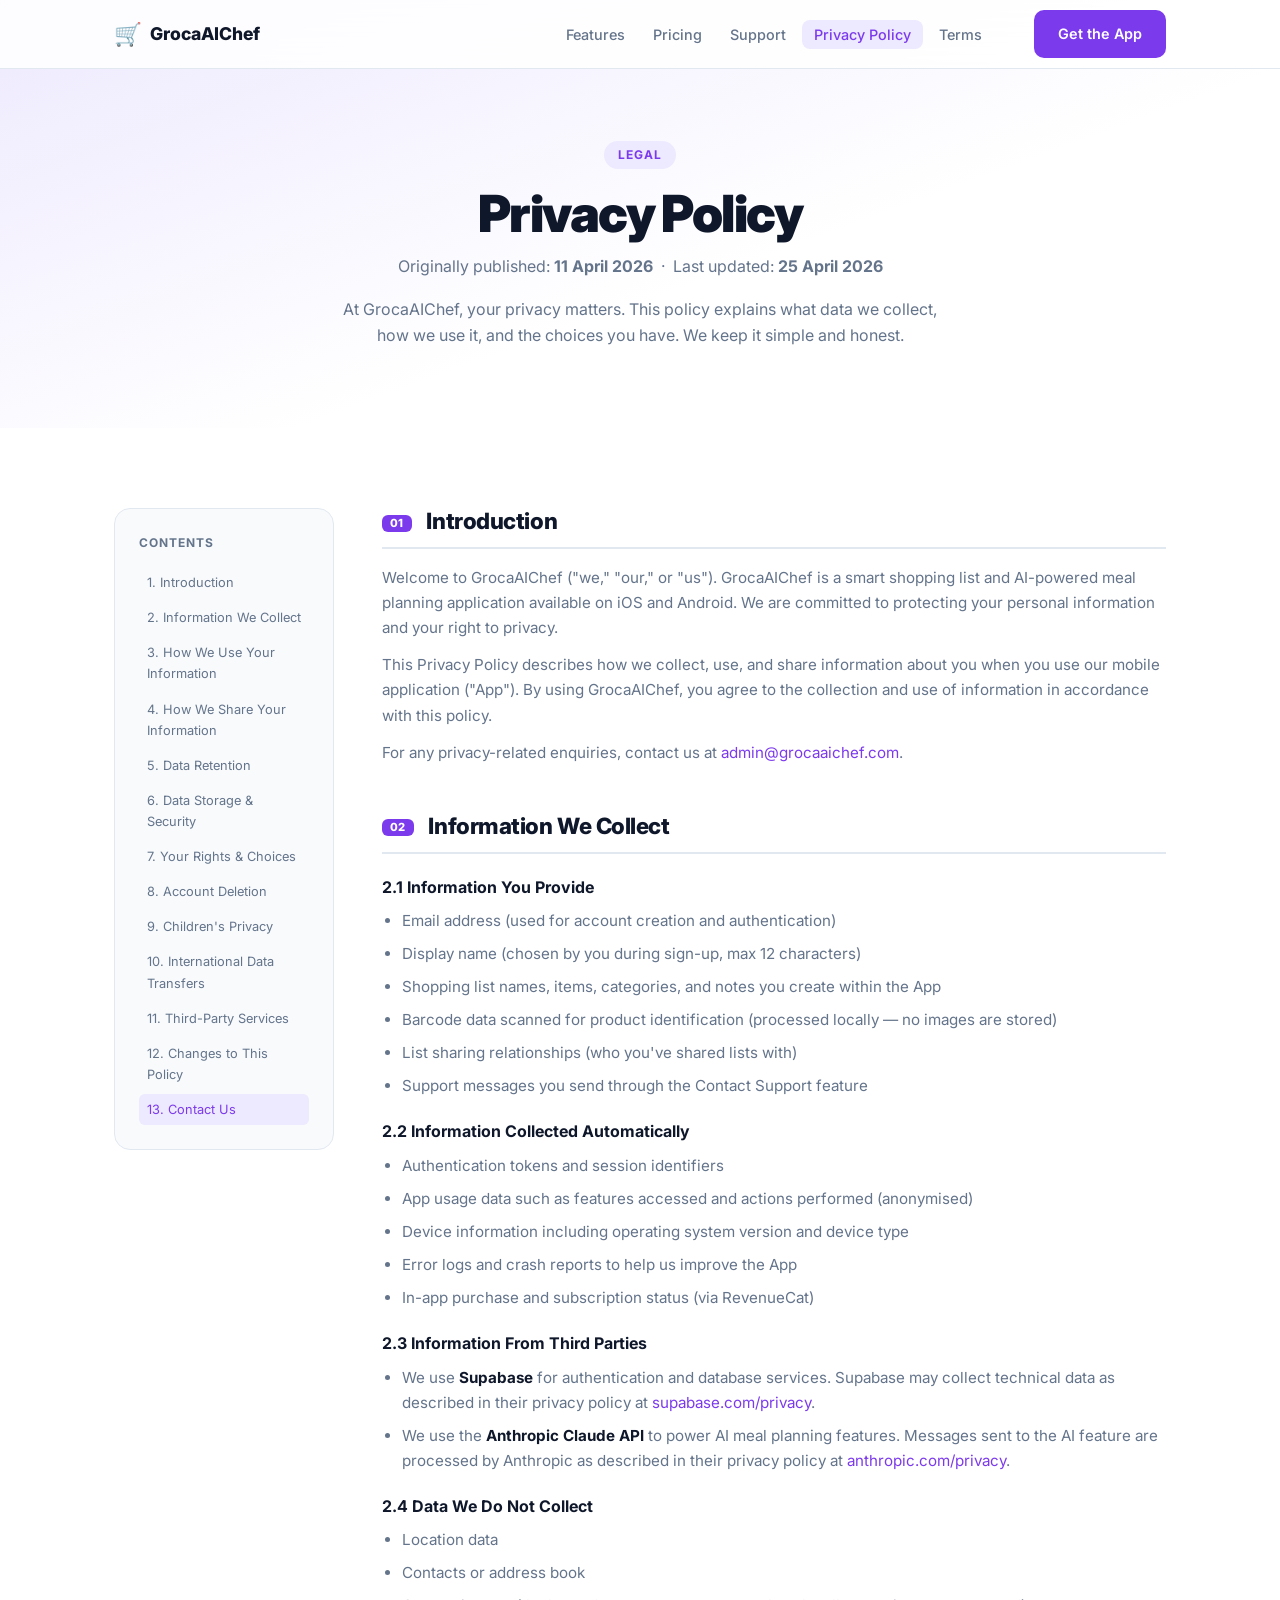
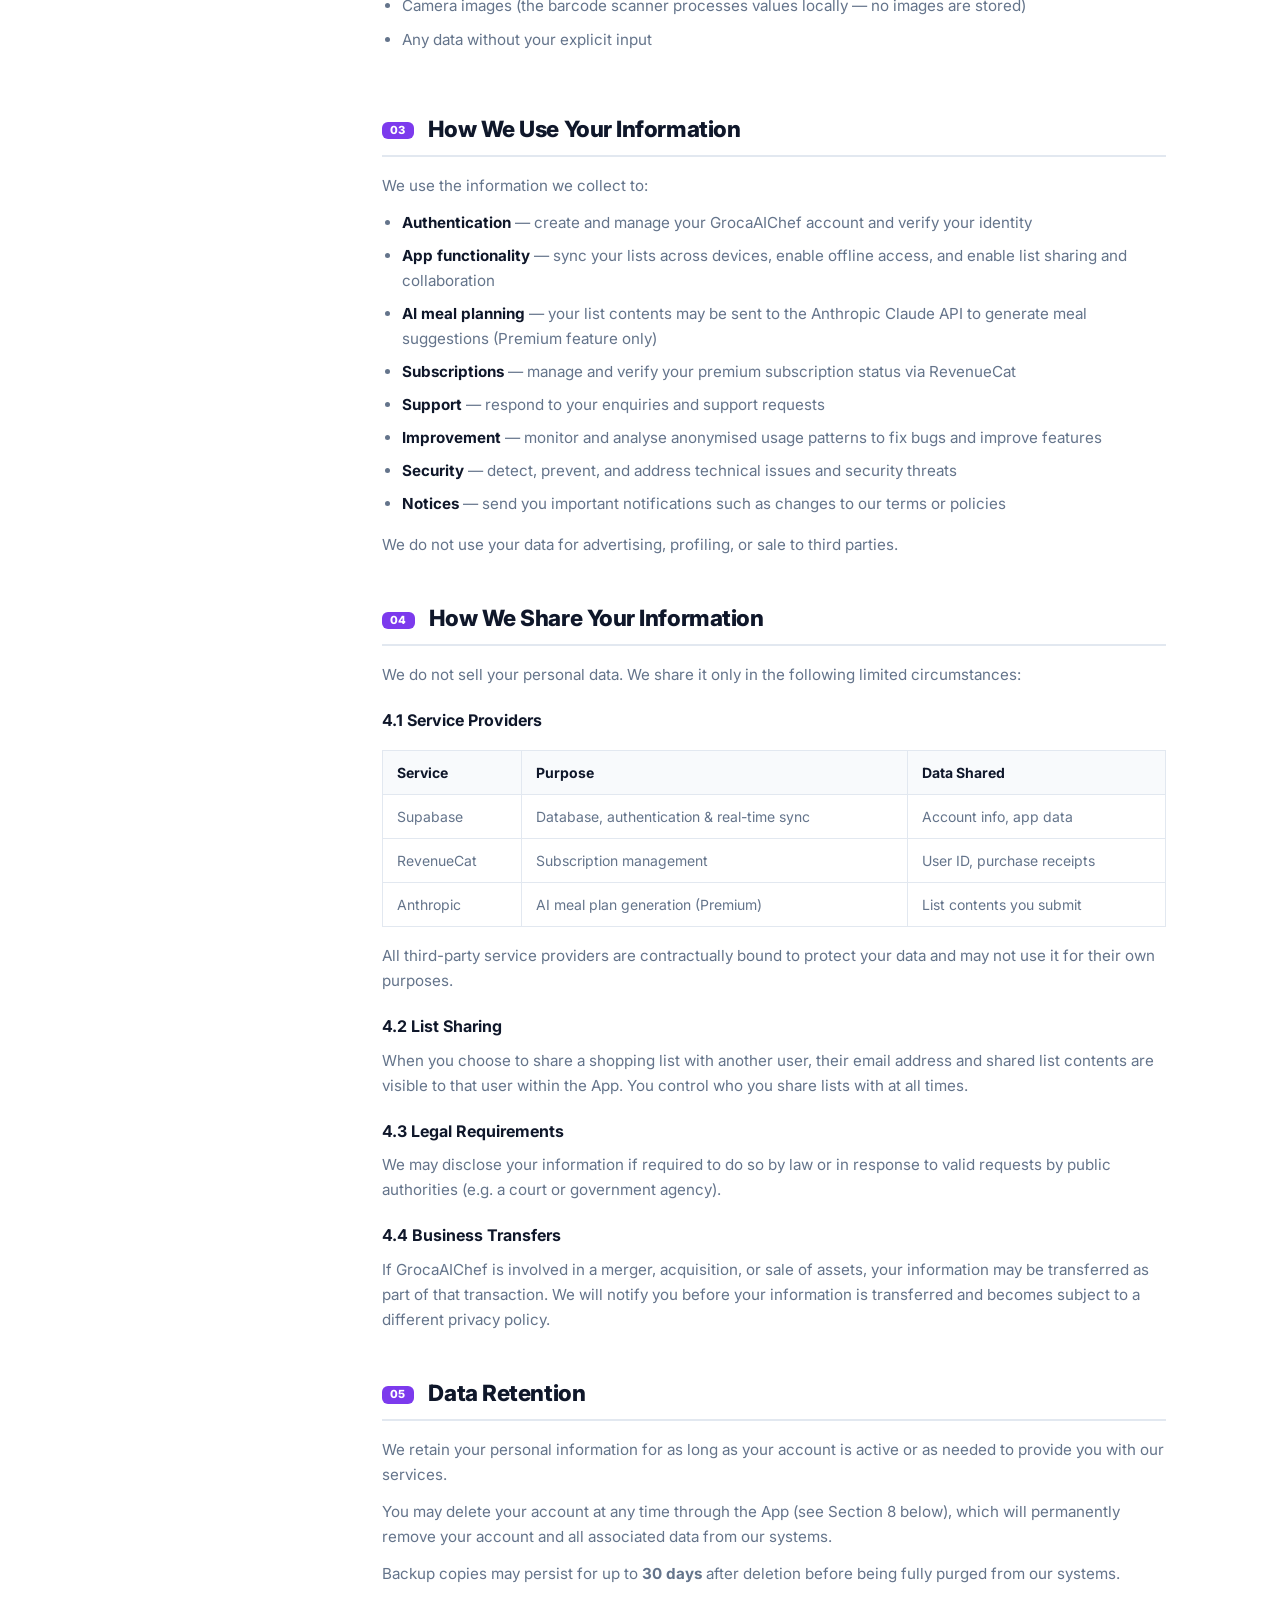
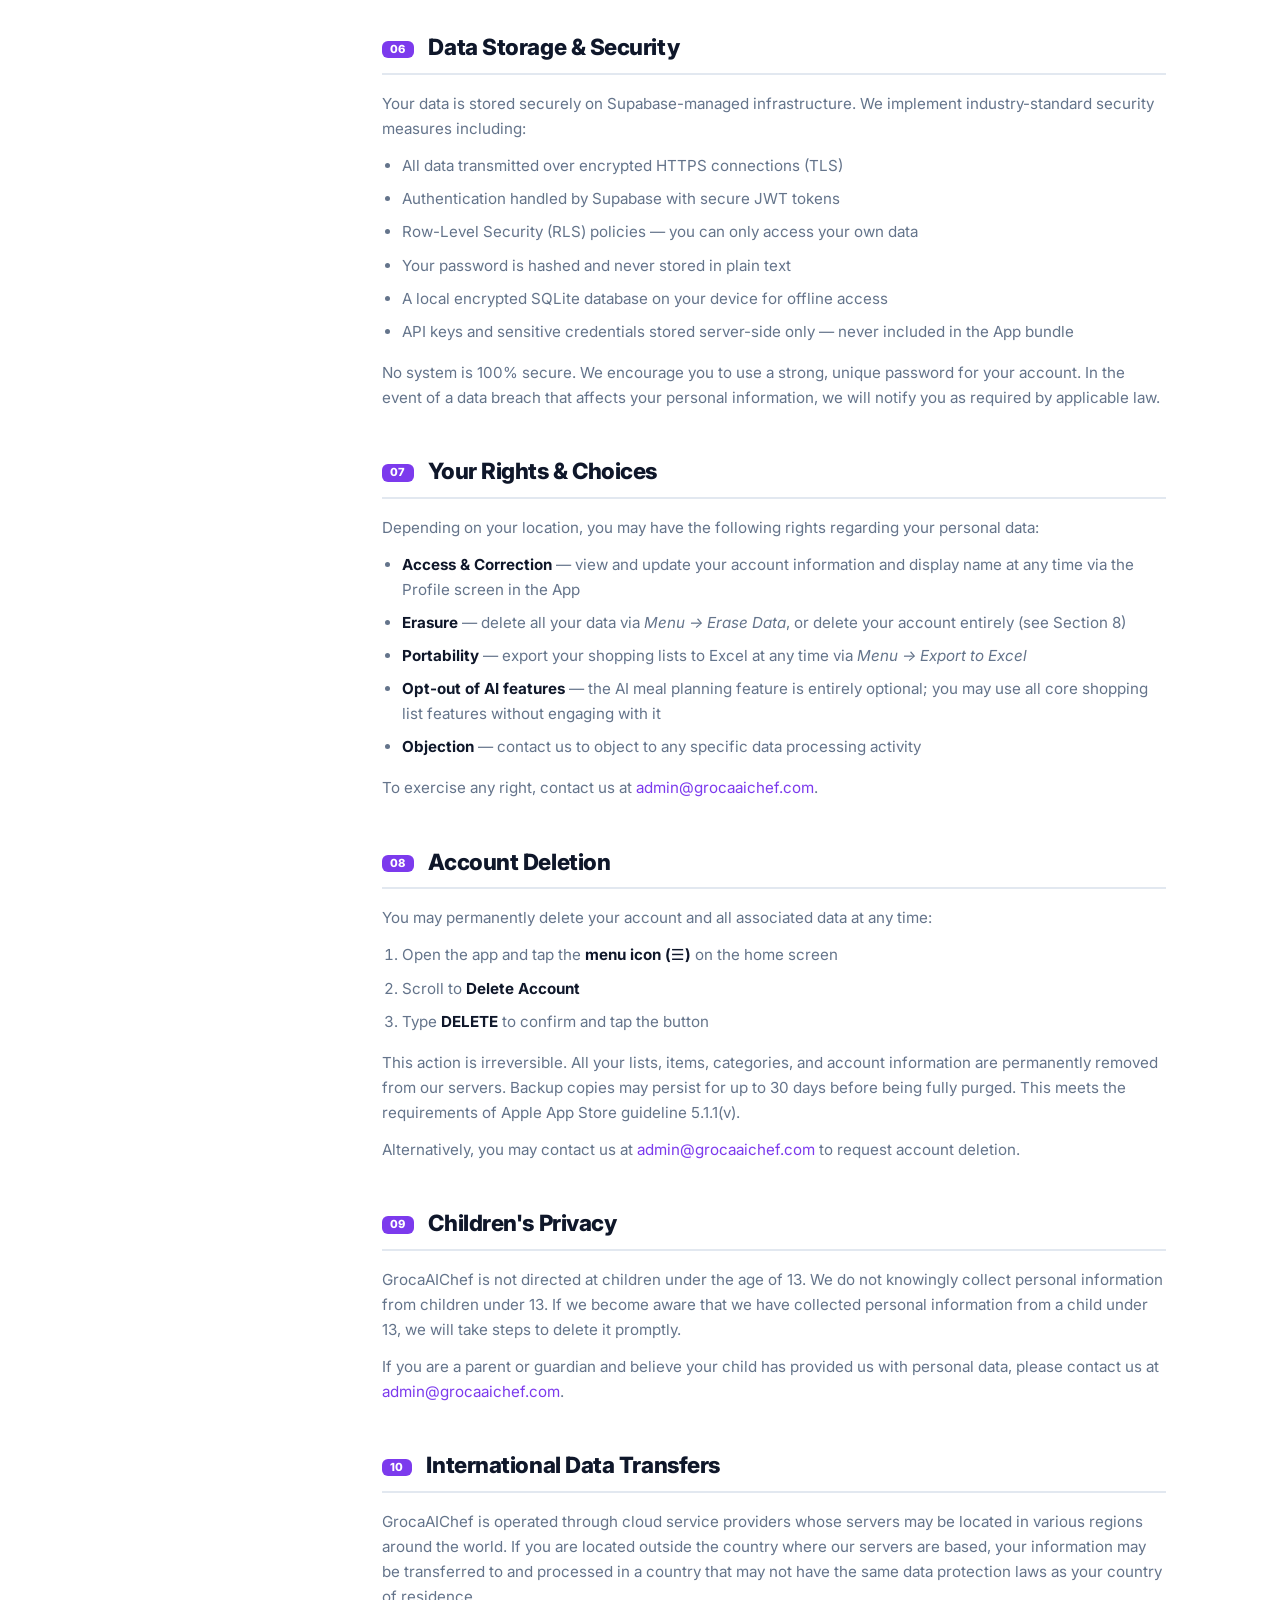
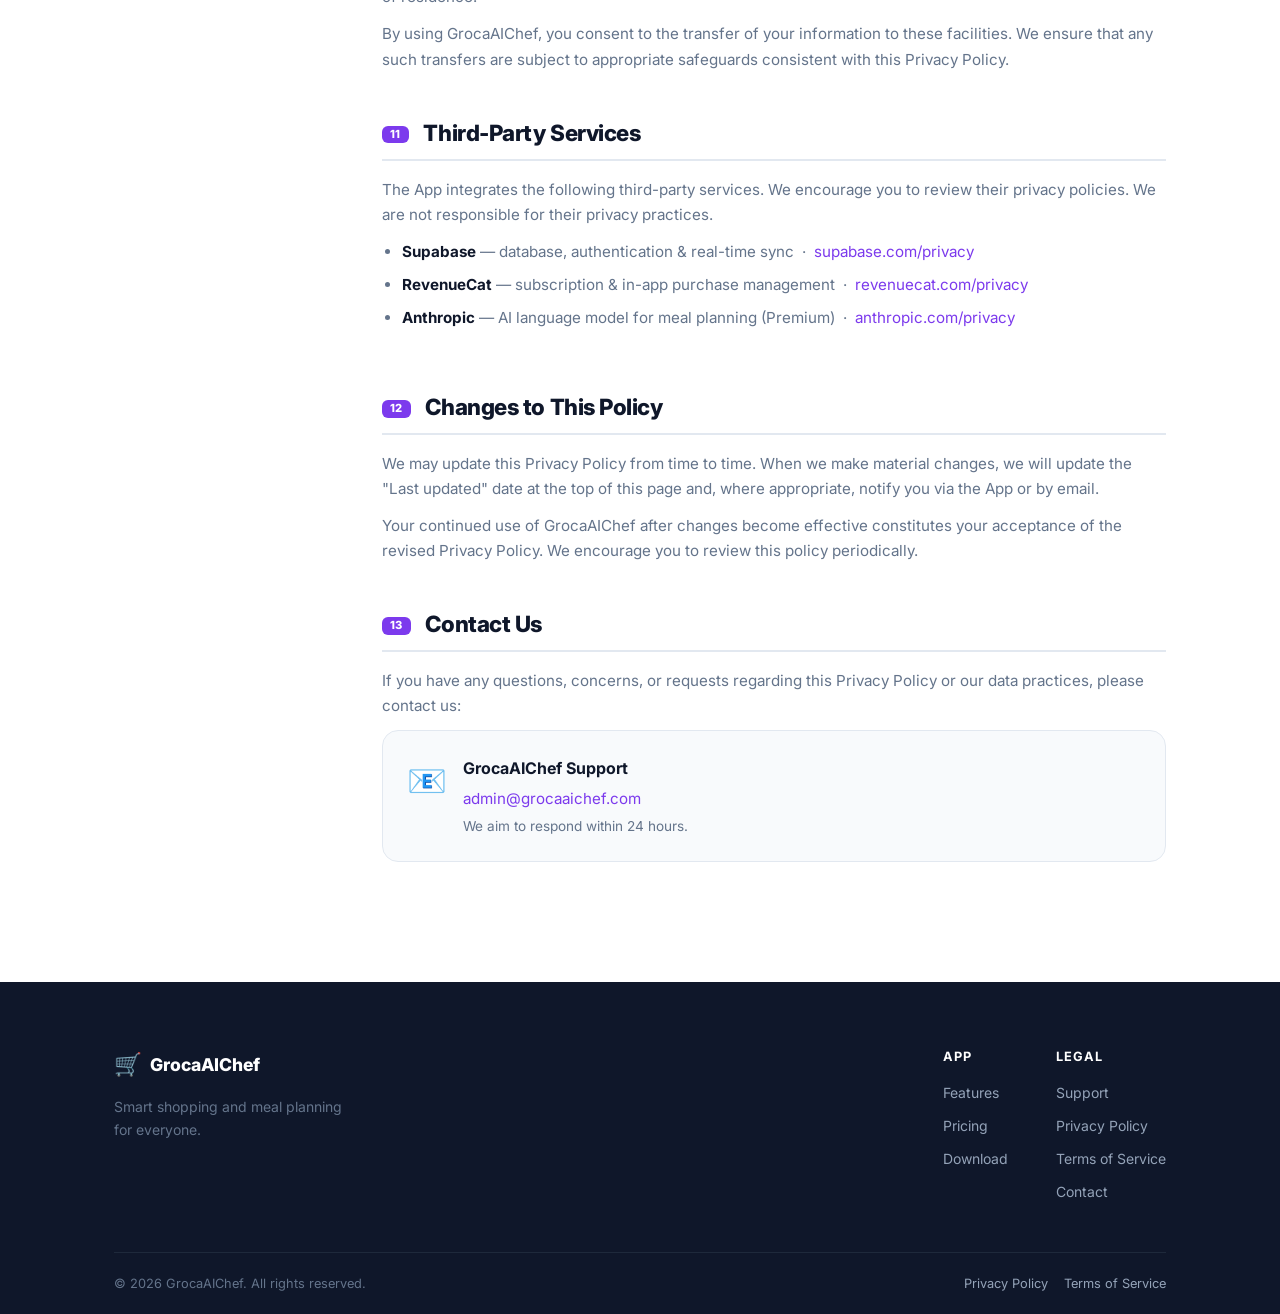
==== policy.html @ cfdc23c0 "Add files via upload website files" ====
<!DOCTYPE html>
<html lang="en">
<head>
  <meta charset="UTF-8" />
  <meta name="viewport" content="width=device-width, initial-scale=1.0" />
  <title>Privacy Policy — GrocaAIChef</title>
  <meta name="description" content="Privacy Policy for GrocaAIChef — how we collect, use, and protect your data." />
  <link rel="icon" href="favicon.png" />
  <link rel="stylesheet" href="style.css" />
  <link href="https://fonts.googleapis.com/css2?family=Inter:wght@300;400;500;600;700;800;900&display=swap" rel="stylesheet" />
</head>
<body>

  <!-- ── NAV ────────────────────────────────────────────── -->
  <nav id="navbar">
    <div class="nav-inner">
      <a href="index.html" class="nav-logo">
        <span class="logo-icon">🛒</span>
        <span>GrocaAIChef</span>
      </a>
      <ul class="nav-links">
        <li><a href="index.html#features">Features</a></li>
        <li><a href="index.html#pricing">Pricing</a></li>
        <li><a href="index.html#support">Support</a></li>
        <li><a href="policy.html" class="active">Privacy Policy</a></li>
        <li><a href="terms.html">Terms</a></li>
      </ul>
      <a href="index.html#download" class="btn btn-primary nav-cta">Get the App</a>
      <button class="hamburger" id="hamburger" aria-label="Menu">
        <span></span><span></span><span></span>
      </button>
    </div>
    <div class="mobile-menu" id="mobileMenu">
      <a href="index.html#features">Features</a>
      <a href="index.html#pricing">Pricing</a>
      <a href="index.html#support">Support</a>
      <a href="policy.html">Privacy Policy</a>
      <a href="terms.html">Terms of Service</a>
      <a href="index.html#download" class="btn btn-primary">Get the App</a>
    </div>
  </nav>

  <!-- ── POLICY HERO ────────────────────────────────────── -->
  <section class="policy-hero">
    <div class="container">
      <div class="policy-hero-content animate-in">
        <div class="section-badge">Legal</div>
        <h1>Privacy Policy</h1>
        <p>Originally published: <strong>11 April 2026</strong> &nbsp;·&nbsp; Last updated: <strong>25 April 2026</strong></p>
        <p class="policy-intro">At GrocaAIChef, your privacy matters. This policy explains what data we collect, how we use it, and the choices you have. We keep it simple and honest.</p>
      </div>
    </div>
  </section>

  <!-- ── POLICY CONTENT ─────────────────────────────────── -->
  <section class="policy-body">
    <div class="container">
      <div class="policy-layout">

        <!-- Sidebar TOC -->
        <aside class="policy-toc" id="policyToc">
          <h4>Contents</h4>
          <nav>
            <a href="#introduction">1. Introduction</a>
            <a href="#data-we-collect">2. Information We Collect</a>
            <a href="#how-we-use">3. How We Use Your Information</a>
            <a href="#data-sharing">4. How We Share Your Information</a>
            <a href="#data-retention">5. Data Retention</a>
            <a href="#data-storage">6. Data Storage &amp; Security</a>
            <a href="#your-rights">7. Your Rights &amp; Choices</a>
            <a href="#account-deletion">8. Account Deletion</a>
            <a href="#children">9. Children's Privacy</a>
            <a href="#international">10. International Data Transfers</a>
            <a href="#third-party">11. Third-Party Services</a>
            <a href="#changes">12. Changes to This Policy</a>
            <a href="#contact">13. Contact Us</a>
          </nav>
        </aside>

        <!-- Main content -->
        <div class="policy-content">

          <div class="policy-section animate-fade" id="introduction">
            <h2><span class="policy-num">01</span> Introduction</h2>
            <p>Welcome to GrocaAIChef ("we," "our," or "us"). GrocaAIChef is a smart shopping list and AI-powered meal planning application available on iOS and Android. We are committed to protecting your personal information and your right to privacy.</p>
            <p>This Privacy Policy describes how we collect, use, and share information about you when you use our mobile application ("App"). By using GrocaAIChef, you agree to the collection and use of information in accordance with this policy.</p>
            <p>For any privacy-related enquiries, contact us at <a href="mailto:admin@grocaaichef.com">admin@grocaaichef.com</a>.</p>
          </div>

          <div class="policy-section animate-fade" id="data-we-collect">
            <h2><span class="policy-num">02</span> Information We Collect</h2>

            <h3>2.1 Information You Provide</h3>
            <ul>
              <li>Email address (used for account creation and authentication)</li>
              <li>Display name (chosen by you during sign-up, max 12 characters)</li>
              <li>Shopping list names, items, categories, and notes you create within the App</li>
              <li>Barcode data scanned for product identification (processed locally — no images are stored)</li>
              <li>List sharing relationships (who you've shared lists with)</li>
              <li>Support messages you send through the Contact Support feature</li>
            </ul>

            <h3>2.2 Information Collected Automatically</h3>
            <ul>
              <li>Authentication tokens and session identifiers</li>
              <li>App usage data such as features accessed and actions performed (anonymised)</li>
              <li>Device information including operating system version and device type</li>
              <li>Error logs and crash reports to help us improve the App</li>
              <li>In-app purchase and subscription status (via RevenueCat)</li>
            </ul>

            <h3>2.3 Information From Third Parties</h3>
            <ul>
              <li>We use <strong>Supabase</strong> for authentication and database services. Supabase may collect technical data as described in their privacy policy at <a href="https://supabase.com/privacy" target="_blank" rel="noopener">supabase.com/privacy</a>.</li>
              <li>We use the <strong>Anthropic Claude API</strong> to power AI meal planning features. Messages sent to the AI feature are processed by Anthropic as described in their privacy policy at <a href="https://www.anthropic.com/privacy" target="_blank" rel="noopener">anthropic.com/privacy</a>.</li>
            </ul>

            <h3>2.4 Data We Do Not Collect</h3>
            <ul>
              <li>Location data</li>
              <li>Contacts or address book</li>
              <li>Camera images (the barcode scanner processes values locally — no images are stored)</li>
              <li>Any data without your explicit input</li>
            </ul>
          </div>

          <div class="policy-section animate-fade" id="how-we-use">
            <h2><span class="policy-num">03</span> How We Use Your Information</h2>
            <p>We use the information we collect to:</p>
            <ul>
              <li><strong>Authentication</strong> — create and manage your GrocaAIChef account and verify your identity</li>
              <li><strong>App functionality</strong> — sync your lists across devices, enable offline access, and enable list sharing and collaboration</li>
              <li><strong>AI meal planning</strong> — your list contents may be sent to the Anthropic Claude API to generate meal suggestions (Premium feature only)</li>
              <li><strong>Subscriptions</strong> — manage and verify your premium subscription status via RevenueCat</li>
              <li><strong>Support</strong> — respond to your enquiries and support requests</li>
              <li><strong>Improvement</strong> — monitor and analyse anonymised usage patterns to fix bugs and improve features</li>
              <li><strong>Security</strong> — detect, prevent, and address technical issues and security threats</li>
              <li><strong>Notices</strong> — send you important notifications such as changes to our terms or policies</li>
            </ul>
            <p>We do not use your data for advertising, profiling, or sale to third parties.</p>
          </div>

          <div class="policy-section animate-fade" id="data-sharing">
            <h2><span class="policy-num">04</span> How We Share Your Information</h2>
            <p>We do not sell your personal data. We share it only in the following limited circumstances:</p>

            <h3>4.1 Service Providers</h3>
            <table class="policy-table">
              <thead>
                <tr><th>Service</th><th>Purpose</th><th>Data Shared</th></tr>
              </thead>
              <tbody>
                <tr><td>Supabase</td><td>Database, authentication &amp; real-time sync</td><td>Account info, app data</td></tr>
                <tr><td>RevenueCat</td><td>Subscription management</td><td>User ID, purchase receipts</td></tr>
                <tr><td>Anthropic</td><td>AI meal plan generation (Premium)</td><td>List contents you submit</td></tr>
              </tbody>
            </table>
            <p>All third-party service providers are contractually bound to protect your data and may not use it for their own purposes.</p>

            <h3>4.2 List Sharing</h3>
            <p>When you choose to share a shopping list with another user, their email address and shared list contents are visible to that user within the App. You control who you share lists with at all times.</p>

            <h3>4.3 Legal Requirements</h3>
            <p>We may disclose your information if required to do so by law or in response to valid requests by public authorities (e.g. a court or government agency).</p>

            <h3>4.4 Business Transfers</h3>
            <p>If GrocaAIChef is involved in a merger, acquisition, or sale of assets, your information may be transferred as part of that transaction. We will notify you before your information is transferred and becomes subject to a different privacy policy.</p>
          </div>

          <div class="policy-section animate-fade" id="data-retention">
            <h2><span class="policy-num">05</span> Data Retention</h2>
            <p>We retain your personal information for as long as your account is active or as needed to provide you with our services.</p>
            <p>You may delete your account at any time through the App (see Section 8 below), which will permanently remove your account and all associated data from our systems.</p>
            <p>Backup copies may persist for up to <strong>30 days</strong> after deletion before being fully purged from our systems.</p>
          </div>

          <div class="policy-section animate-fade" id="data-storage">
            <h2><span class="policy-num">06</span> Data Storage &amp; Security</h2>
            <p>Your data is stored securely on Supabase-managed infrastructure. We implement industry-standard security measures including:</p>
            <ul>
              <li>All data transmitted over encrypted HTTPS connections (TLS)</li>
              <li>Authentication handled by Supabase with secure JWT tokens</li>
              <li>Row-Level Security (RLS) policies — you can only access your own data</li>
              <li>Your password is hashed and never stored in plain text</li>
              <li>A local encrypted SQLite database on your device for offline access</li>
              <li>API keys and sensitive credentials stored server-side only — never included in the App bundle</li>
            </ul>
            <p>No system is 100% secure. We encourage you to use a strong, unique password for your account. In the event of a data breach that affects your personal information, we will notify you as required by applicable law.</p>
          </div>

          <div class="policy-section animate-fade" id="your-rights">
            <h2><span class="policy-num">07</span> Your Rights &amp; Choices</h2>
            <p>Depending on your location, you may have the following rights regarding your personal data:</p>
            <ul>
              <li><strong>Access &amp; Correction</strong> — view and update your account information and display name at any time via the Profile screen in the App</li>
              <li><strong>Erasure</strong> — delete all your data via <em>Menu → Erase Data</em>, or delete your account entirely (see Section 8)</li>
              <li><strong>Portability</strong> — export your shopping lists to Excel at any time via <em>Menu → Export to Excel</em></li>
              <li><strong>Opt-out of AI features</strong> — the AI meal planning feature is entirely optional; you may use all core shopping list features without engaging with it</li>
              <li><strong>Objection</strong> — contact us to object to any specific data processing activity</li>
            </ul>
            <p>To exercise any right, contact us at <a href="mailto:admin@grocaaichef.com">admin@grocaaichef.com</a>.</p>
          </div>

          <div class="policy-section animate-fade" id="account-deletion">
            <h2><span class="policy-num">08</span> Account Deletion</h2>
            <p>You may permanently delete your account and all associated data at any time:</p>
            <ol>
              <li>Open the app and tap the <strong>menu icon (☰)</strong> on the home screen</li>
              <li>Scroll to <strong>Delete Account</strong></li>
              <li>Type <strong>DELETE</strong> to confirm and tap the button</li>
            </ol>
            <p>This action is irreversible. All your lists, items, categories, and account information are permanently removed from our servers. Backup copies may persist for up to 30 days before being fully purged. This meets the requirements of Apple App Store guideline 5.1.1(v).</p>
            <p>Alternatively, you may contact us at <a href="mailto:admin@grocaaichef.com">admin@grocaaichef.com</a> to request account deletion.</p>
          </div>

          <div class="policy-section animate-fade" id="children">
            <h2><span class="policy-num">09</span> Children's Privacy</h2>
            <p>GrocaAIChef is not directed at children under the age of 13. We do not knowingly collect personal information from children under 13. If we become aware that we have collected personal information from a child under 13, we will take steps to delete it promptly.</p>
            <p>If you are a parent or guardian and believe your child has provided us with personal data, please contact us at <a href="mailto:admin@grocaaichef.com">admin@grocaaichef.com</a>.</p>
          </div>

          <div class="policy-section animate-fade" id="international">
            <h2><span class="policy-num">10</span> International Data Transfers</h2>
            <p>GrocaAIChef is operated through cloud service providers whose servers may be located in various regions around the world. If you are located outside the country where our servers are based, your information may be transferred to and processed in a country that may not have the same data protection laws as your country of residence.</p>
            <p>By using GrocaAIChef, you consent to the transfer of your information to these facilities. We ensure that any such transfers are subject to appropriate safeguards consistent with this Privacy Policy.</p>
          </div>

          <div class="policy-section animate-fade" id="third-party">
            <h2><span class="policy-num">11</span> Third-Party Services</h2>
            <p>The App integrates the following third-party services. We encourage you to review their privacy policies. We are not responsible for their privacy practices.</p>
            <ul>
              <li><strong>Supabase</strong> — database, authentication &amp; real-time sync &nbsp;·&nbsp; <a href="https://supabase.com/privacy" target="_blank" rel="noopener">supabase.com/privacy</a></li>
              <li><strong>RevenueCat</strong> — subscription &amp; in-app purchase management &nbsp;·&nbsp; <a href="https://www.revenuecat.com/privacy" target="_blank" rel="noopener">revenuecat.com/privacy</a></li>
              <li><strong>Anthropic</strong> — AI language model for meal planning (Premium) &nbsp;·&nbsp; <a href="https://www.anthropic.com/privacy" target="_blank" rel="noopener">anthropic.com/privacy</a></li>
            </ul>
          </div>

          <div class="policy-section animate-fade" id="changes">
            <h2><span class="policy-num">12</span> Changes to This Policy</h2>
            <p>We may update this Privacy Policy from time to time. When we make material changes, we will update the "Last updated" date at the top of this page and, where appropriate, notify you via the App or by email.</p>
            <p>Your continued use of GrocaAIChef after changes become effective constitutes your acceptance of the revised Privacy Policy. We encourage you to review this policy periodically.</p>
          </div>

          <div class="policy-section animate-fade" id="contact">
            <h2><span class="policy-num">13</span> Contact Us</h2>
            <p>If you have any questions, concerns, or requests regarding this Privacy Policy or our data practices, please contact us:</p>
            <div class="contact-card">
              <div class="contact-icon">📧</div>
              <div>
                <strong>GrocaAIChef Support</strong>
                <a href="mailto:admin@grocaaichef.com">admin@grocaaichef.com</a>
                <span>We aim to respond within 24 hours.</span>
              </div>
            </div>
          </div>

        </div>
      </div>
    </div>
  </section>

  <!-- ── FOOTER ─────────────────────────────────────────── -->
  <footer class="footer">
    <div class="container">
      <div class="footer-inner">
        <div class="footer-brand">
          <a href="index.html" class="nav-logo">
            <span class="logo-icon">🛒</span>
            <span>GrocaAIChef</span>
          </a>
          <p>Smart shopping and meal planning for everyone.</p>
        </div>
        <div class="footer-links">
          <div class="footer-col">
            <h4>App</h4>
            <a href="index.html#features">Features</a>
            <a href="index.html#pricing">Pricing</a>
            <a href="index.html#download">Download</a>
          </div>
          <div class="footer-col">
            <h4>Legal</h4>
            <a href="index.html#support">Support</a>
            <a href="policy.html">Privacy Policy</a>
            <a href="terms.html">Terms of Service</a>
            <a href="mailto:admin@grocaaichef.com">Contact</a>
          </div>
        </div>
      </div>
      <div class="footer-bottom">
        <p>© 2026 GrocaAIChef. All rights reserved.</p>
        <div style="display:flex; gap: 16px;">
          <a href="policy.html">Privacy Policy</a>
          <a href="terms.html">Terms of Service</a>
        </div>
      </div>
    </div>
  </footer>

  <script src="script.js"></script>
</body>
</html>
---- style.css ----
/* ── RESET & BASE ──────────────────────────────────────── */
*, *::before, *::after { box-sizing: border-box; margin: 0; padding: 0; }

:root {
  --purple:      #7C3AED;
  --purple-dark: #5B21B6;
  --purple-light:#EDE9FE;
  --green:       #059669;
  --text:        #0F172A;
  --text-muted:  #64748B;
  --surface:     #F8FAFC;
  --surface-alt: #F1F5F9;
  --border:      #E2E8F0;
  --white:       #FFFFFF;
  --radius:      16px;
  --shadow:      0 4px 24px rgba(0,0,0,.08);
  --shadow-lg:   0 12px 48px rgba(0,0,0,.12);
}

html { scroll-behavior: smooth; font-size: 16px; }

body {
  font-family: 'Inter', system-ui, sans-serif;
  color: var(--text);
  background: var(--white);
  line-height: 1.65;
  overflow-x: hidden;
}

a { color: var(--purple); text-decoration: none; }
a:hover { text-decoration: underline; }
img { max-width: 100%; display: block; }
ul { list-style: none; }

/* ── TYPOGRAPHY ────────────────────────────────────────── */
h1 { font-size: clamp(2.4rem, 6vw, 4rem); font-weight: 900; line-height: 1.1; letter-spacing: -.03em; }
h2 { font-size: clamp(1.8rem, 4vw, 2.6rem); font-weight: 800; line-height: 1.2; letter-spacing: -.02em; }
h3 { font-size: 1.15rem; font-weight: 700; }
p  { color: var(--text-muted); }

.gradient-text {
  background: linear-gradient(135deg, var(--purple), #EC4899);
  -webkit-background-clip: text;
  -webkit-text-fill-color: transparent;
  background-clip: text;
}

/* ── LAYOUT ────────────────────────────────────────────── */
.container { max-width: 1100px; margin: 0 auto; padding: 0 24px; }
.section   { padding: 96px 0; }
.section-alt { background: var(--surface); }

.section-header { text-align: center; max-width: 640px; margin: 0 auto 64px; }
.section-header h2 { margin: 12px 0; }
.section-header p { font-size: 1.1rem; }

.section-badge {
  display: inline-block;
  padding: 4px 14px;
  border-radius: 99px;
  background: var(--purple-light);
  color: var(--purple);
  font-size: .75rem;
  font-weight: 700;
  letter-spacing: .08em;
  text-transform: uppercase;
  margin-bottom: 8px;
}

/* ── BUTTONS ───────────────────────────────────────────── */
.btn {
  display: inline-flex;
  align-items: center;
  gap: 8px;
  padding: 10px 22px;
  border-radius: 10px;
  font-weight: 600;
  font-size: .9rem;
  cursor: pointer;
  transition: all .2s;
  border: 2px solid transparent;
  text-decoration: none !important;
  white-space: nowrap;
}
.btn-lg { padding: 14px 28px; font-size: 1rem; border-radius: 12px; }
.btn-full { width: 100%; justify-content: center; margin-top: auto; }

.btn-primary { background: var(--purple); color: #fff; }
.btn-primary:hover { background: var(--purple-dark); transform: translateY(-1px); box-shadow: 0 6px 20px rgba(124,58,237,.35); }

.btn-outline { background: transparent; color: var(--purple); border-color: var(--purple); }
.btn-outline:hover { background: var(--purple-light); transform: translateY(-1px); }

.btn-white { background: #fff; color: var(--purple); }
.btn-white:hover { background: var(--purple-light); transform: translateY(-1px); }

.btn-white-outline { background: transparent; color: #fff; border-color: rgba(255,255,255,.5); }
.btn-white-outline:hover { background: rgba(255,255,255,.15); transform: translateY(-1px); }

/* ── NAV ───────────────────────────────────────────────── */
#navbar {
  position: fixed; top: 0; left: 0; right: 0; z-index: 100;
  background: rgba(255,255,255,.85);
  backdrop-filter: blur(16px);
  border-bottom: 1px solid var(--border);
  transition: box-shadow .3s;
}
#navbar.scrolled { box-shadow: 0 2px 24px rgba(0,0,0,.08); }

.nav-inner {
  max-width: 1100px; margin: 0 auto; padding: 0 24px;
  height: 68px;
  display: flex; align-items: center; gap: 32px;
}

.nav-logo {
  display: flex; align-items: center; gap: 8px;
  font-weight: 800; font-size: 1.1rem; color: var(--text);
  text-decoration: none !important; white-space: nowrap;
}
.logo-icon { font-size: 1.4rem; }

.nav-links {
  display: flex; gap: 4px; list-style: none; margin-left: auto;
}
.nav-links a {
  color: var(--text-muted); font-size: .9rem; font-weight: 500;
  padding: 6px 12px; border-radius: 8px; transition: all .15s;
}
.nav-links a:hover, .nav-links a.active { color: var(--purple); background: var(--purple-light); text-decoration: none; }

.nav-cta { margin-left: 8px; }

.hamburger {
  display: none; flex-direction: column; gap: 5px;
  background: none; border: none; cursor: pointer; padding: 4px; margin-left: auto;
}
.hamburger span {
  display: block; width: 22px; height: 2px;
  background: var(--text); border-radius: 2px; transition: all .25s;
}
.hamburger.open span:nth-child(1) { transform: rotate(45deg) translate(5px,5px); }
.hamburger.open span:nth-child(2) { opacity: 0; }
.hamburger.open span:nth-child(3) { transform: rotate(-45deg) translate(5px,-5px); }

.mobile-menu {
  display: none; flex-direction: column; gap: 4px;
  padding: 12px 24px 20px; border-top: 1px solid var(--border);
}
.mobile-menu a {
  color: var(--text); font-weight: 500; padding: 10px 0;
  border-bottom: 1px solid var(--border);
}
.mobile-menu.open { display: flex; }

/* ── HERO ──────────────────────────────────────────────── */
.hero {
  min-height: 100vh;
  display: flex; align-items: center;
  padding: 120px 24px 80px;
  max-width: 1100px; margin: 0 auto;
  gap: 64px;
  position: relative;
  overflow: hidden;
}

.hero-bg { position: absolute; inset: 0; pointer-events: none; overflow: hidden; }

.orb {
  position: absolute; border-radius: 50%;
  filter: blur(80px); opacity: .35;
}
.orb-1 { width: 500px; height: 500px; background: #7C3AED; top: -100px; right: -100px; animation: float 8s ease-in-out infinite; }
.orb-2 { width: 300px; height: 300px; background: #EC4899; bottom: 50px; left: -80px; animation: float 10s ease-in-out infinite reverse; }
.orb-3 { width: 200px; height: 200px; background: #06B6D4; top: 40%; left: 40%; animation: float 12s ease-in-out infinite 2s; }

@keyframes float { 0%,100% { transform: translateY(0) scale(1); } 50% { transform: translateY(-30px) scale(1.05); } }

.hero-content { flex: 1; max-width: 560px; position: relative; }

.hero-badge {
  display: inline-flex; align-items: center; gap: 6px;
  padding: 6px 16px; border-radius: 99px;
  background: var(--purple-light); color: var(--purple);
  font-size: .8rem; font-weight: 700; margin-bottom: 20px;
  animation: pulse-badge 3s ease-in-out infinite;
}
@keyframes pulse-badge { 0%,100% { box-shadow: 0 0 0 0 rgba(124,58,237,.3); } 50% { box-shadow: 0 0 0 8px rgba(124,58,237,0); } }

.hero h1 { color: var(--text); margin-bottom: 20px; }
.hero-sub { font-size: 1.1rem; margin-bottom: 36px; max-width: 460px; }

.hero-actions { display: flex; gap: 12px; flex-wrap: wrap; margin-bottom: 16px; }
.hero-note { font-size: .8rem; color: var(--text-muted); }

/* Phone mockup */
.hero-visual { flex-shrink: 0; position: relative; display: flex; justify-content: center; }

.phone-mockup {
  width: 260px;
  background: #1E1B4B;
  border-radius: 36px;
  padding: 12px;
  box-shadow: 0 32px 80px rgba(0,0,0,.35), 0 0 0 2px rgba(255,255,255,.1) inset;
  position: relative;
  animation: phone-float 6s ease-in-out infinite;
}
@keyframes phone-float { 0%,100% { transform: translateY(0) rotate(-1deg); } 50% { transform: translateY(-16px) rotate(1deg); } }

.phone-notch {
  width: 80px; height: 20px;
  background: #1E1B4B;
  border-radius: 0 0 14px 14px;
  position: absolute; top: 0; left: 50%; transform: translateX(-50%);
  z-index: 2;
}

.phone-screen {
  background: #F8FAFC;
  border-radius: 28px;
  padding: 40px 14px 16px;
  min-height: 460px;
  display: flex; flex-direction: column; gap: 10px;
  overflow: hidden;
}

.mock-header { margin-bottom: 4px; }
.mock-title { font-size: 1.1rem; font-weight: 800; color: var(--text); }
.mock-subtitle { font-size: .7rem; color: var(--text-muted); }

.mock-card {
  background: white;
  border-radius: 12px;
  padding: 12px;
  display: flex; align-items: center; gap: 10px;
  box-shadow: 0 2px 8px rgba(0,0,0,.06);
  animation: slide-in .5s ease both;
}
.mock-card-1 { animation-delay: .2s; }
.mock-card-2 { animation-delay: .4s; }
.mock-card-3 { animation-delay: .6s; }

@keyframes slide-in { from { opacity: 0; transform: translateX(20px); } to { opacity: 1; transform: translateX(0); } }

.mock-dot { width: 10px; height: 10px; border-radius: 50%; flex-shrink: 0; }
.mock-list-name { font-size: .75rem; font-weight: 700; color: var(--text); }
.mock-list-meta { font-size: .65rem; color: var(--text-muted); }
.mock-progress { margin-left: auto; font-size: .7rem; font-weight: 700; color: var(--purple); background: var(--purple-light); padding: 2px 8px; border-radius: 99px; white-space: nowrap; }

.mock-fab {
  margin-top: auto;
  background: var(--purple);
  color: white; font-size: .75rem; font-weight: 700;
  padding: 10px 16px; border-radius: 99px;
  text-align: center;
}

/* ── FEATURES ──────────────────────────────────────────── */
.features-grid {
  display: grid;
  grid-template-columns: repeat(auto-fit, minmax(300px, 1fr));
  gap: 24px;
  align-items: start;
}

.feature-card {
  background: var(--white);
  border: 1px solid var(--border);
  border-radius: var(--radius);
  padding: 28px;
  transition: transform .25s, box-shadow .25s, border-color .25s;
  display: flex; flex-direction: column; gap: 12px;
  position: relative;
}
.feature-card:hover { transform: translateY(-4px); box-shadow: var(--shadow-lg); border-color: var(--purple); }

.feature-icon { width: 52px; height: 52px; border-radius: 14px; display: flex; align-items: center; justify-content: center; font-size: 1.5rem; }
.feature-card h3 { color: var(--text); }
.feature-card p { font-size: .9rem; }

.feature-tip {
  font-size: .82rem;
  color: var(--text-muted);
  background: var(--purple-light);
  border-left: 3px solid var(--purple);
  border-radius: 0 8px 8px 0;
  padding: 10px 12px;
  margin-top: 2px;
  line-height: 1.5;
}
.feature-tip strong { color: var(--purple-dark); }

.feature-tag {
  display: inline-flex; align-items: center;
  padding: 3px 10px; border-radius: 99px;
  font-size: .7rem; font-weight: 700;
  width: fit-content;
}
.feature-tag.premium { background: linear-gradient(135deg,#7C3AED,#EC4899); color: white; }

/* ── HOW IT WORKS ──────────────────────────────────────── */
.steps {
  display: flex; align-items: flex-start; gap: 0;
  max-width: 900px; margin: 0 auto;
}

.step {
  flex: 1;
  display: flex; flex-direction: column; align-items: center; text-align: center; gap: 16px;
}

.step-number {
  width: 56px; height: 56px;
  border-radius: 50%;
  background: linear-gradient(135deg, var(--purple), #EC4899);
  color: white; font-size: 1.3rem; font-weight: 800;
  display: flex; align-items: center; justify-content: center;
  box-shadow: 0 8px 24px rgba(124,58,237,.35);
  flex-shrink: 0;
}

.step-content h3 { color: var(--text); margin-bottom: 6px; }
.step-content p { font-size: .9rem; }

.step-connector {
  flex-shrink: 0; height: 2px; width: 60px;
  background: linear-gradient(90deg, var(--purple), #EC4899);
  margin-top: 28px; opacity: .4;
}

/* ── PRICING ───────────────────────────────────────────── */
.pricing-grid {
  display: grid;
  grid-template-columns: repeat(auto-fit, minmax(280px, 1fr));
  gap: 24px;
  max-width: 700px; margin: 0 auto;
}

.pricing-card {
  background: var(--white);
  border: 1px solid var(--border);
  border-radius: var(--radius);
  padding: 36px;
  display: flex; flex-direction: column; gap: 20px;
  position: relative;
  transition: transform .25s, box-shadow .25s;
}
.pricing-card:hover { transform: translateY(-4px); box-shadow: var(--shadow-lg); }
.pricing-featured {
  border-color: var(--purple);
  box-shadow: 0 0 0 4px rgba(124,58,237,.1);
  background: linear-gradient(160deg, white 60%, var(--purple-light));
}

.pricing-badge {
  position: absolute; top: -14px; left: 50%; transform: translateX(-50%);
  background: linear-gradient(135deg, var(--purple), #EC4899);
  color: white; padding: 4px 16px; border-radius: 99px;
  font-size: .75rem; font-weight: 700; white-space: nowrap;
}

.pricing-label { font-size: .8rem; font-weight: 700; color: var(--text-muted); text-transform: uppercase; letter-spacing: .08em; }
.pricing-price { font-size: 2.8rem; font-weight: 900; color: var(--text); line-height: 1; }
.pricing-price span { font-size: 1rem; font-weight: 500; color: var(--text-muted); }
.pricing-desc { font-size: .9rem; }

.pricing-list { display: flex; flex-direction: column; gap: 8px; flex: 1; }
.pricing-list li { font-size: .9rem; color: var(--text); display: flex; align-items: center; gap: 8px; }

/* ── SUPPORT ───────────────────────────────────────────── */
.support-grid {
  display: grid;
  grid-template-columns: repeat(auto-fit, minmax(260px, 1fr));
  gap: 24px;
}

.support-card {
  background: var(--white);
  border: 1px solid var(--border);
  border-radius: var(--radius);
  padding: 32px;
  display: flex; flex-direction: column; align-items: flex-start; gap: 12px;
  transition: transform .25s, box-shadow .25s;
}
.support-card:hover { transform: translateY(-4px); box-shadow: var(--shadow-lg); }
.support-icon { font-size: 2rem; }
.support-card h3 { color: var(--text); }
.support-card p { font-size: .9rem; flex: 1; }

/* ── DOWNLOAD ──────────────────────────────────────────── */
.download-section { background: linear-gradient(135deg, #4C1D95, #7C3AED, #5B21B6); }
.download-inner {
  text-align: center;
  position: relative;
  padding: 64px 24px;
  border-radius: 24px;
  overflow: hidden;
}
.download-inner h2 { color: white; margin-bottom: 16px; }
.download-inner p { color: rgba(255,255,255,.8); font-size: 1.1rem; margin-bottom: 36px; }

.orb-dl-1 { width: 300px; height: 300px; background: rgba(255,255,255,.1); top: -80px; left: -80px; animation: float 8s ease-in-out infinite; }
.orb-dl-2 { width: 200px; height: 200px; background: rgba(255,255,255,.08); bottom: -60px; right: -40px; animation: float 10s ease-in-out infinite reverse; }

/* ── FOOTER ────────────────────────────────────────────── */
.footer { background: #0F172A; color: #94A3B8; padding: 64px 0 0; }
.footer-inner { display: flex; gap: 64px; flex-wrap: wrap; padding-bottom: 48px; }
.footer-brand { flex: 1; min-width: 200px; display: flex; flex-direction: column; gap: 12px; }
.footer-brand .nav-logo { color: white; }
.footer-brand p { font-size: .875rem; max-width: 240px; }
.footer-links { display: flex; gap: 48px; }
.footer-col { display: flex; flex-direction: column; gap: 10px; }
.footer-col h4 { color: white; font-size: .8rem; font-weight: 700; text-transform: uppercase; letter-spacing: .08em; margin-bottom: 4px; }
.footer-col a { font-size: .875rem; color: #94A3B8; transition: color .15s; }
.footer-col a:hover { color: white; text-decoration: none; }
.footer-bottom {
  border-top: 1px solid #1E293B;
  padding: 20px 0;
  display: flex; justify-content: space-between; align-items: center;
  flex-wrap: wrap; gap: 8px;
  font-size: .8rem;
}
.footer-bottom a { color: #94A3B8; }
.footer-bottom a:hover { color: white; }

/* ── POLICY PAGE ───────────────────────────────────────── */
.policy-hero {
  padding: 140px 0 80px;
  background: linear-gradient(160deg, var(--purple-light) 0%, white 60%);
  text-align: center;
}
.policy-hero .section-badge { margin-bottom: 16px; }
.policy-hero h1 { font-size: clamp(2rem, 5vw, 3.2rem); margin-bottom: 12px; }
.policy-hero p { color: var(--text-muted); font-size: 1rem; }
.policy-intro { max-width: 600px; margin: 16px auto 0; font-size: 1.05rem; }

.policy-body { padding: 80px 0 120px; }

.policy-layout { display: flex; gap: 48px; align-items: flex-start; }

.policy-toc {
  width: 220px; flex-shrink: 0;
  position: sticky; top: 88px;
  background: var(--surface);
  border: 1px solid var(--border);
  border-radius: var(--radius);
  padding: 24px;
}
.policy-toc h4 { font-size: .75rem; font-weight: 700; text-transform: uppercase; letter-spacing: .08em; color: var(--text-muted); margin-bottom: 14px; }
.policy-toc nav { display: flex; flex-direction: column; gap: 4px; }
.policy-toc a {
  font-size: .8rem; color: var(--text-muted); padding: 5px 8px; border-radius: 6px;
  transition: all .15s; display: block;
}
.policy-toc a:hover, .policy-toc a.active { background: var(--purple-light); color: var(--purple); text-decoration: none; }

.policy-content { flex: 1; min-width: 0; display: flex; flex-direction: column; gap: 48px; }

.policy-section { scroll-margin-top: 88px; }

.policy-num {
  display: inline-block;
  font-size: .7rem; font-weight: 800;
  background: var(--purple); color: white;
  padding: 2px 8px; border-radius: 6px;
  margin-right: 10px; vertical-align: middle;
  letter-spacing: .04em;
}

.policy-section h2 { font-size: 1.4rem; color: var(--text); margin-bottom: 16px; padding-bottom: 12px; border-bottom: 2px solid var(--border); }
.policy-section h3 { font-size: 1rem; color: var(--text); margin: 20px 0 8px; }

.policy-section p { margin-bottom: 12px; font-size: .95rem; }
.policy-section p:last-child { margin-bottom: 0; }

.policy-section ul, .policy-section ol {
  padding-left: 20px; display: flex; flex-direction: column; gap: 8px; margin: 8px 0 16px;
}
.policy-section ul { list-style: disc; }
.policy-section ol { list-style: decimal; }
.policy-section li { font-size: .95rem; color: var(--text-muted); }
.policy-section li strong { color: var(--text); }

.policy-table { width: 100%; border-collapse: collapse; margin: 16px 0; font-size: .875rem; }
.policy-table th { background: var(--surface); padding: 10px 14px; text-align: left; font-weight: 700; color: var(--text); border: 1px solid var(--border); }
.policy-table td { padding: 10px 14px; border: 1px solid var(--border); color: var(--text-muted); }
.policy-table tr:hover td { background: var(--surface); }

.contact-card {
  display: flex; align-items: flex-start; gap: 16px;
  background: var(--surface);
  border: 1px solid var(--border);
  border-radius: var(--radius);
  padding: 24px;
  margin-top: 8px;
}
.contact-icon { font-size: 2rem; flex-shrink: 0; }
.contact-card > div { display: flex; flex-direction: column; gap: 4px; }
.contact-card strong { font-size: 1rem; color: var(--text); }
.contact-card a { font-size: .95rem; color: var(--purple); }
.contact-card span { font-size: .85rem; color: var(--text-muted); }

/* ── ANIMATIONS ────────────────────────────────────────── */
.animate-in {
  opacity: 0; transform: translateY(32px);
  animation: fade-up .7s ease forwards;
}
.animate-in.delay-200 { animation-delay: .2s; }

@keyframes fade-up { to { opacity: 1; transform: translateY(0); } }

.animate-fade {
  opacity: 0; transform: translateY(24px);
  transition: opacity .6s ease, transform .6s ease;
}
.animate-fade.visible { opacity: 1; transform: translateY(0); }

.delay-100 { transition-delay: .1s; }
.delay-200 { transition-delay: .2s; }
.delay-300 { transition-delay: .3s; }

/* ── RESPONSIVE ────────────────────────────────────────── */
@media (max-width: 900px) {
  .hero { flex-direction: column; text-align: center; padding-top: 100px; min-height: auto; gap: 48px; }
  .hero-content { max-width: 100%; }
  .hero-sub { margin: 0 auto 36px; }
  .hero-actions { justify-content: center; }
  .hero-note { text-align: center; }
  .hero-visual { width: 100%; }

  .steps { flex-direction: column; align-items: center; max-width: 400px; }
  .step-connector { width: 2px; height: 40px; margin: 0; }

  .nav-links, .nav-cta { display: none; }
  .hamburger { display: flex; }

  .policy-layout { flex-direction: column; }
  .policy-toc { width: 100%; position: static; }
  .policy-toc nav { flex-direction: row; flex-wrap: wrap; gap: 6px; }

  .footer-inner { gap: 32px; }
  .footer-bottom { flex-direction: column; text-align: center; }
}

@media (max-width: 600px) {
  .features-grid { grid-template-columns: 1fr; }
  .pricing-grid { grid-template-columns: 1fr; }
  .support-grid { grid-template-columns: 1fr; }
  .footer-links { flex-direction: column; gap: 24px; }
  .hero-actions { flex-direction: column; align-items: center; }
  .hero-actions .btn { width: 100%; justify-content: center; max-width: 280px; }
}
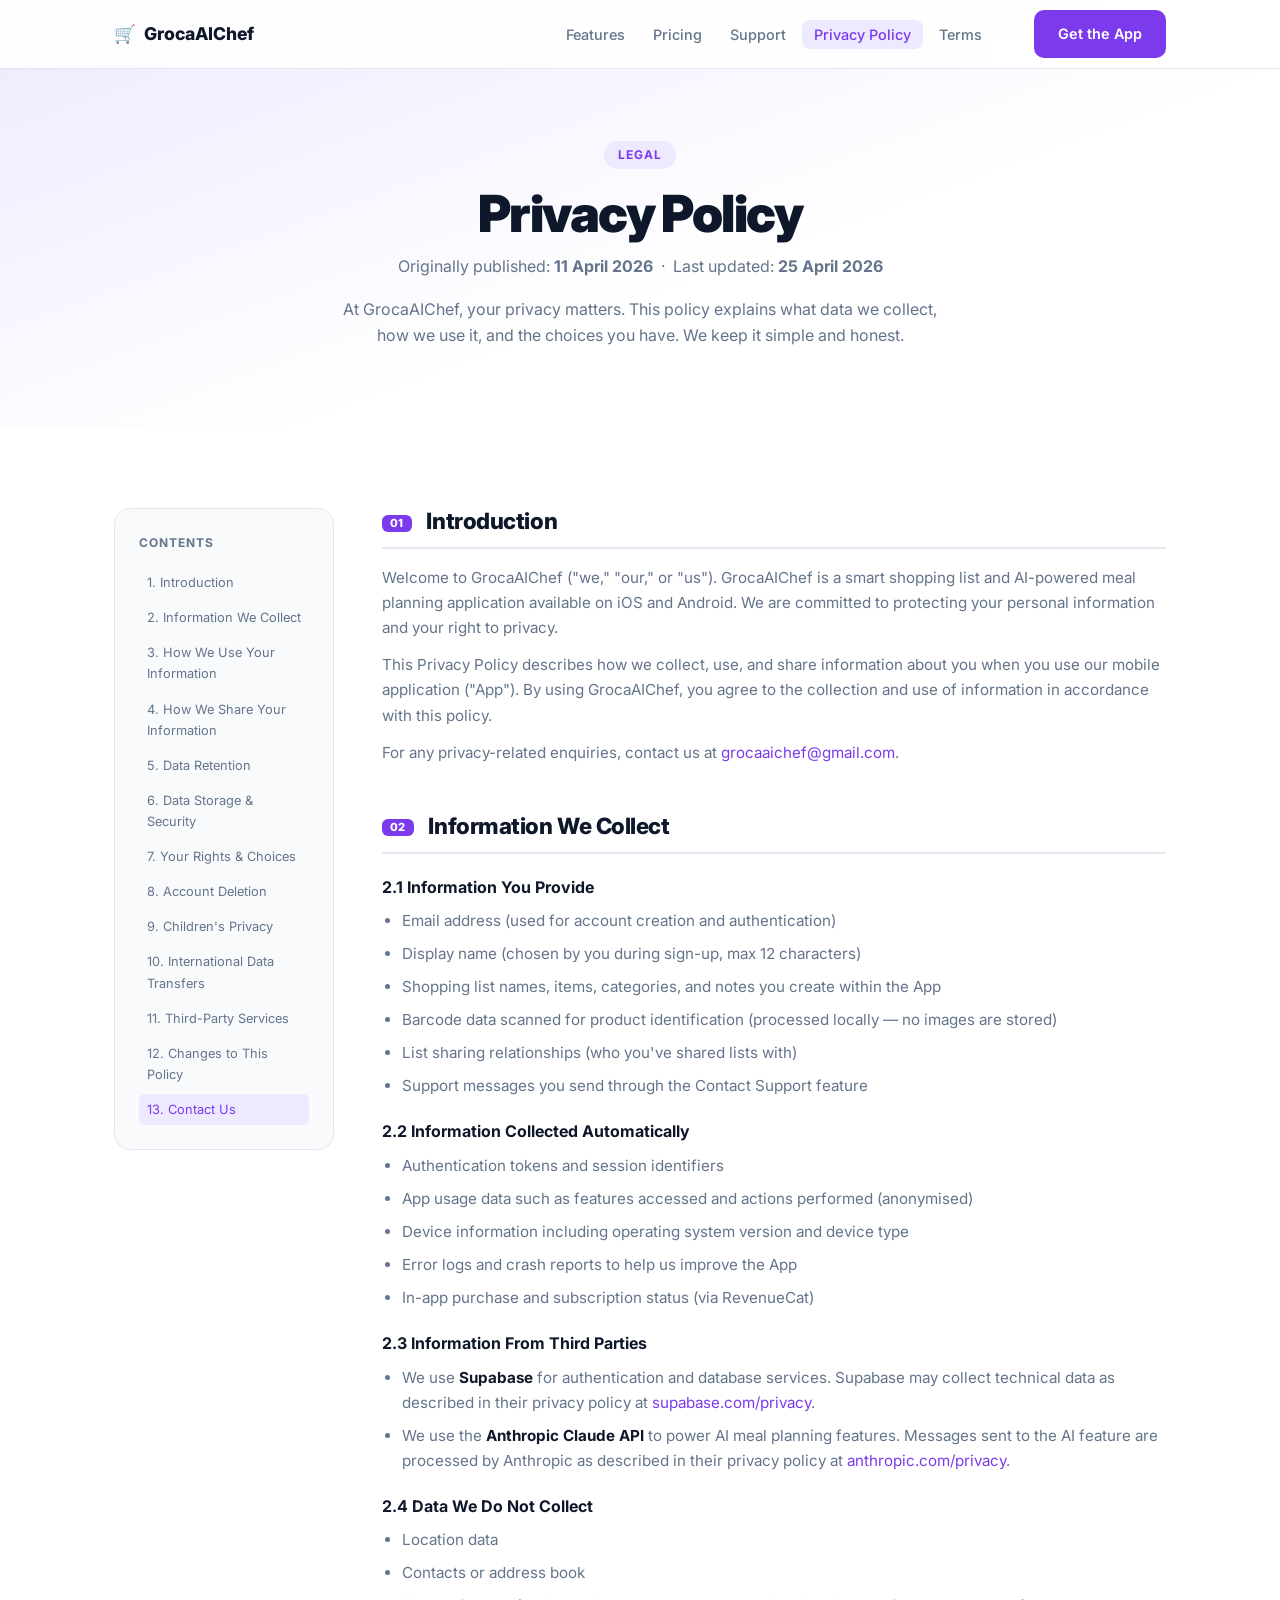
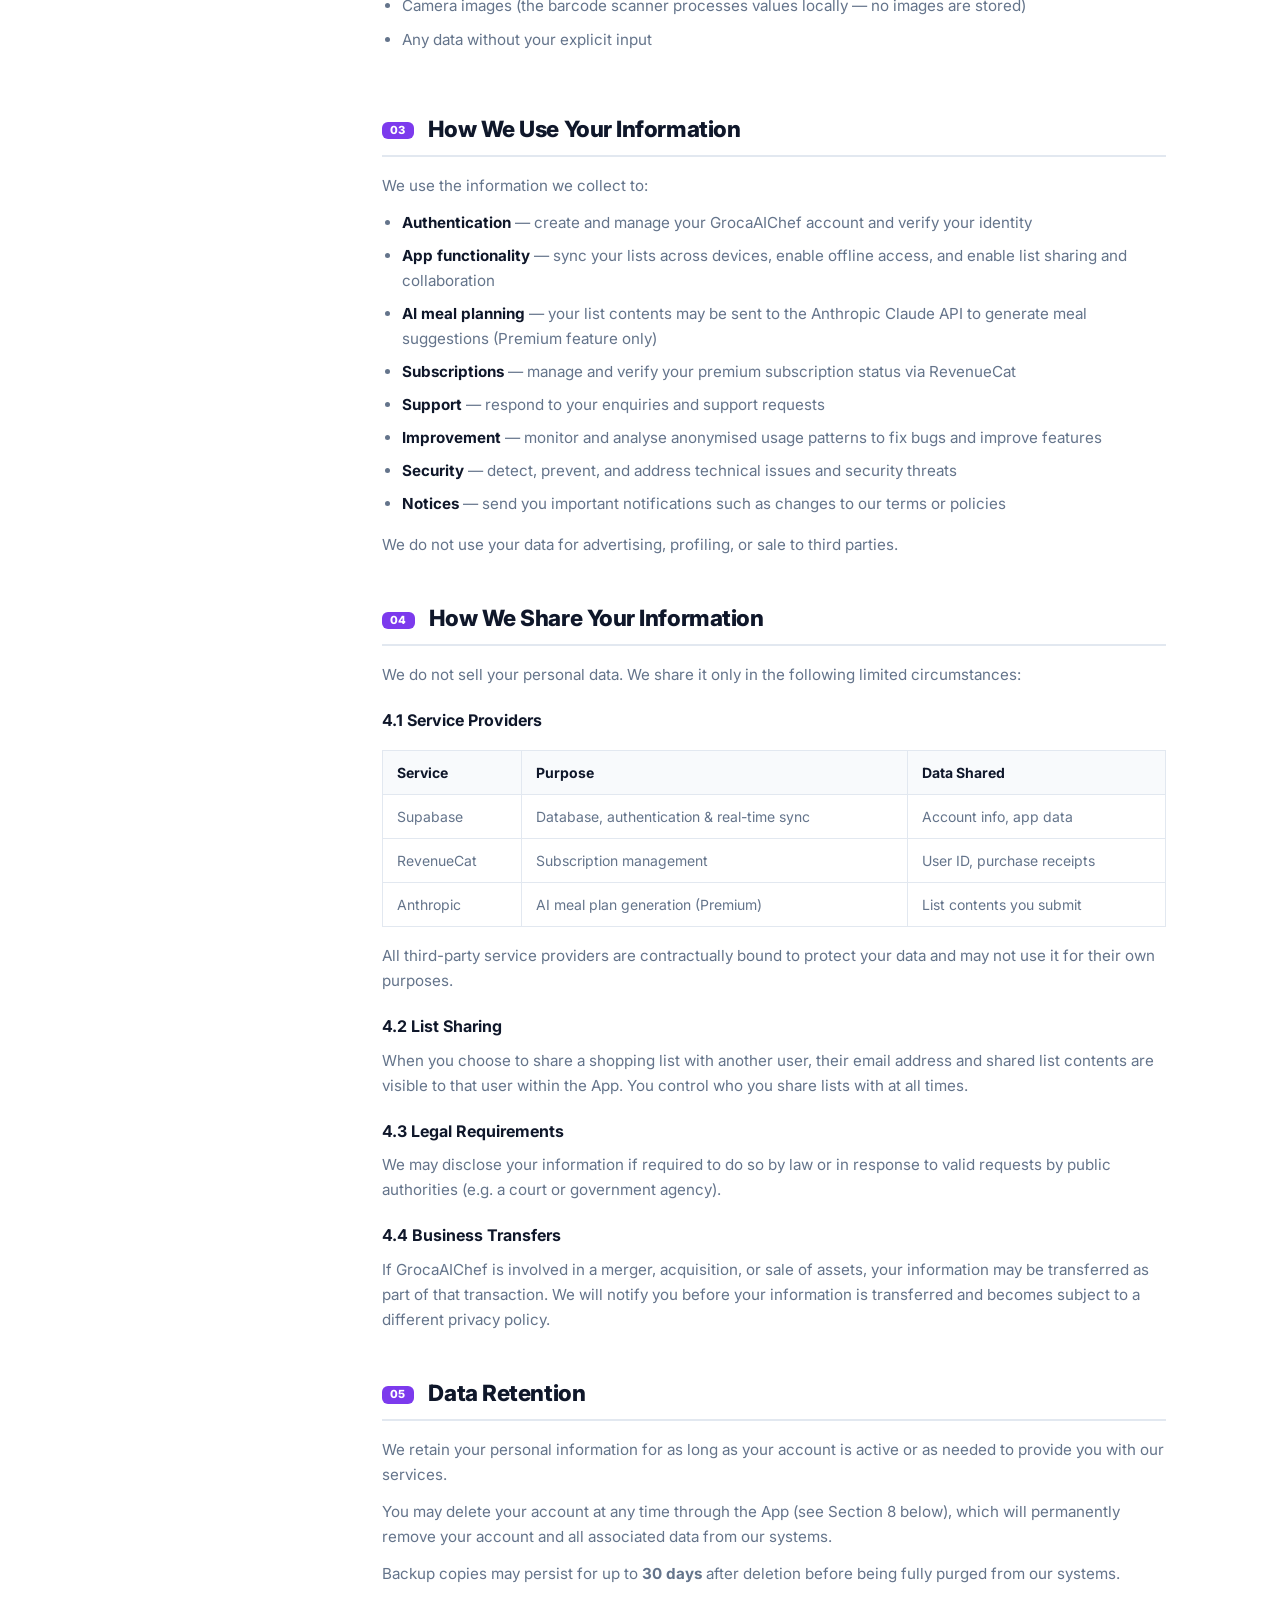
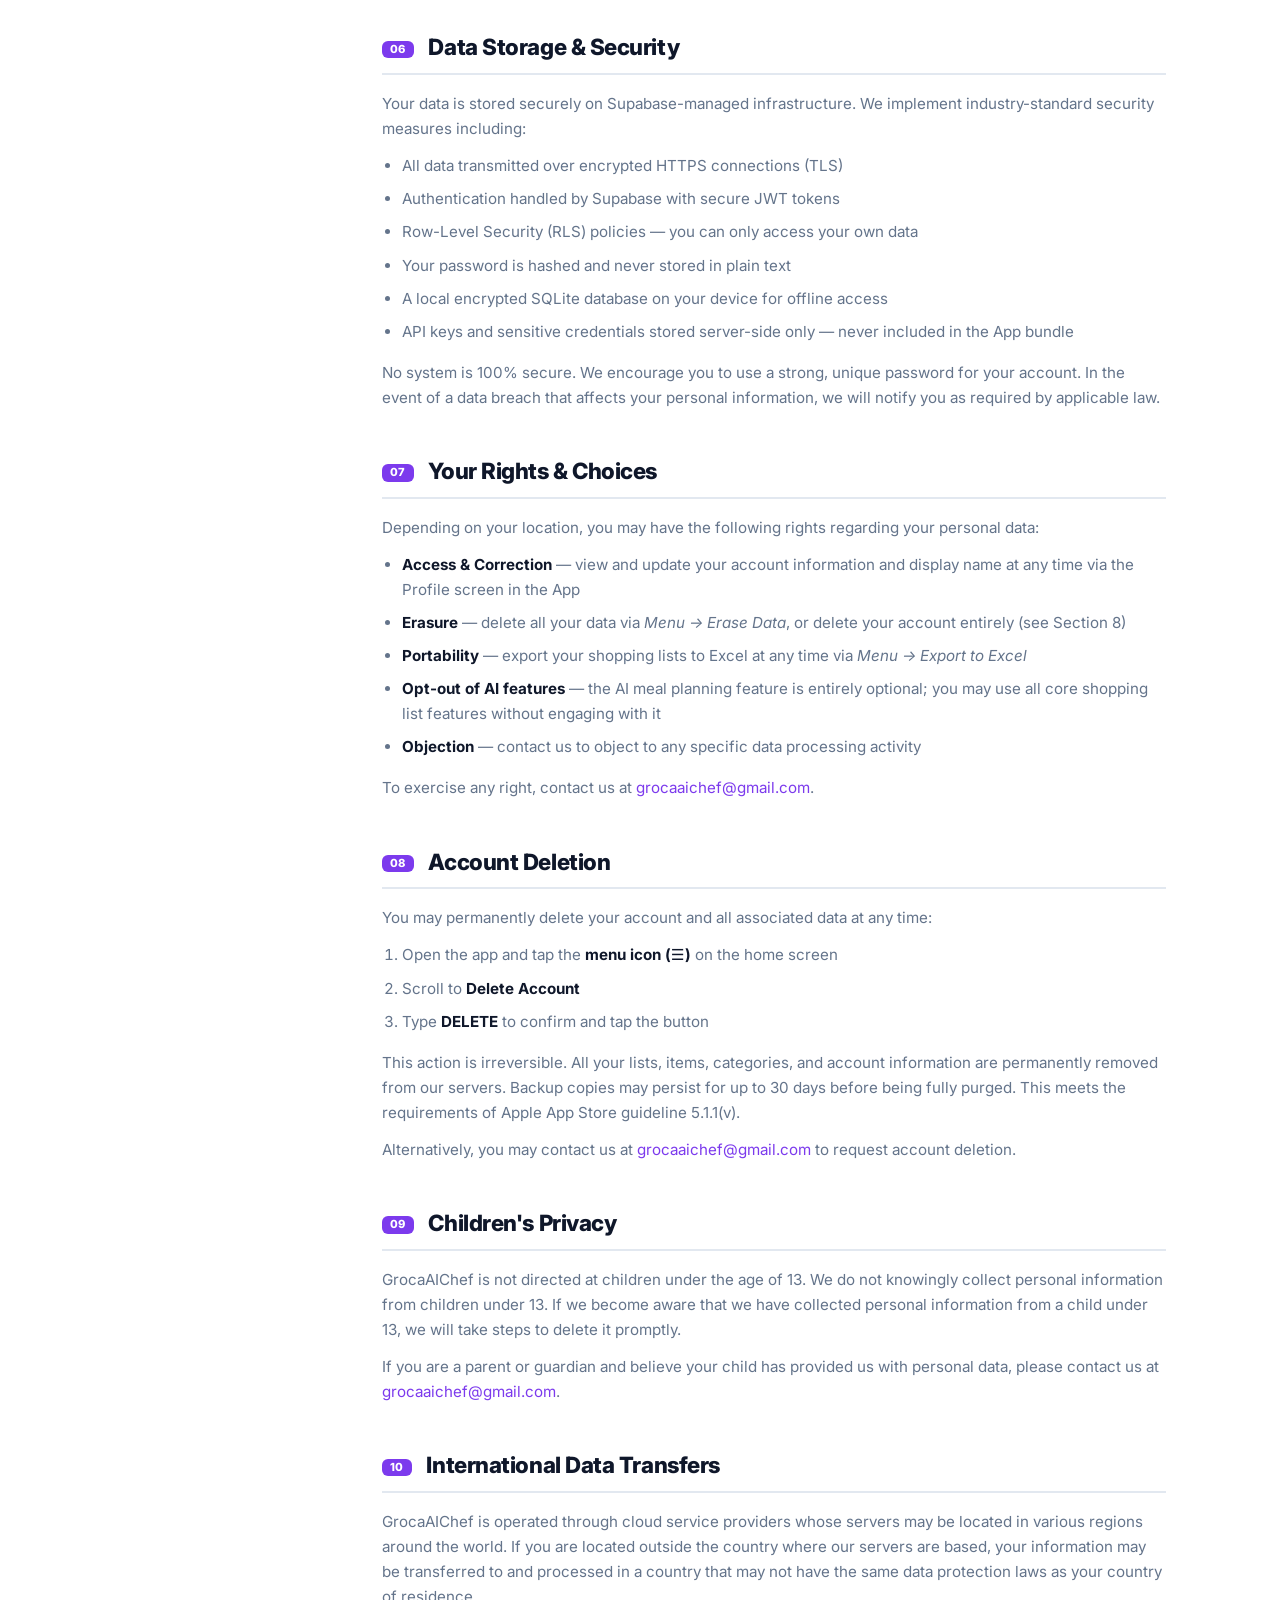
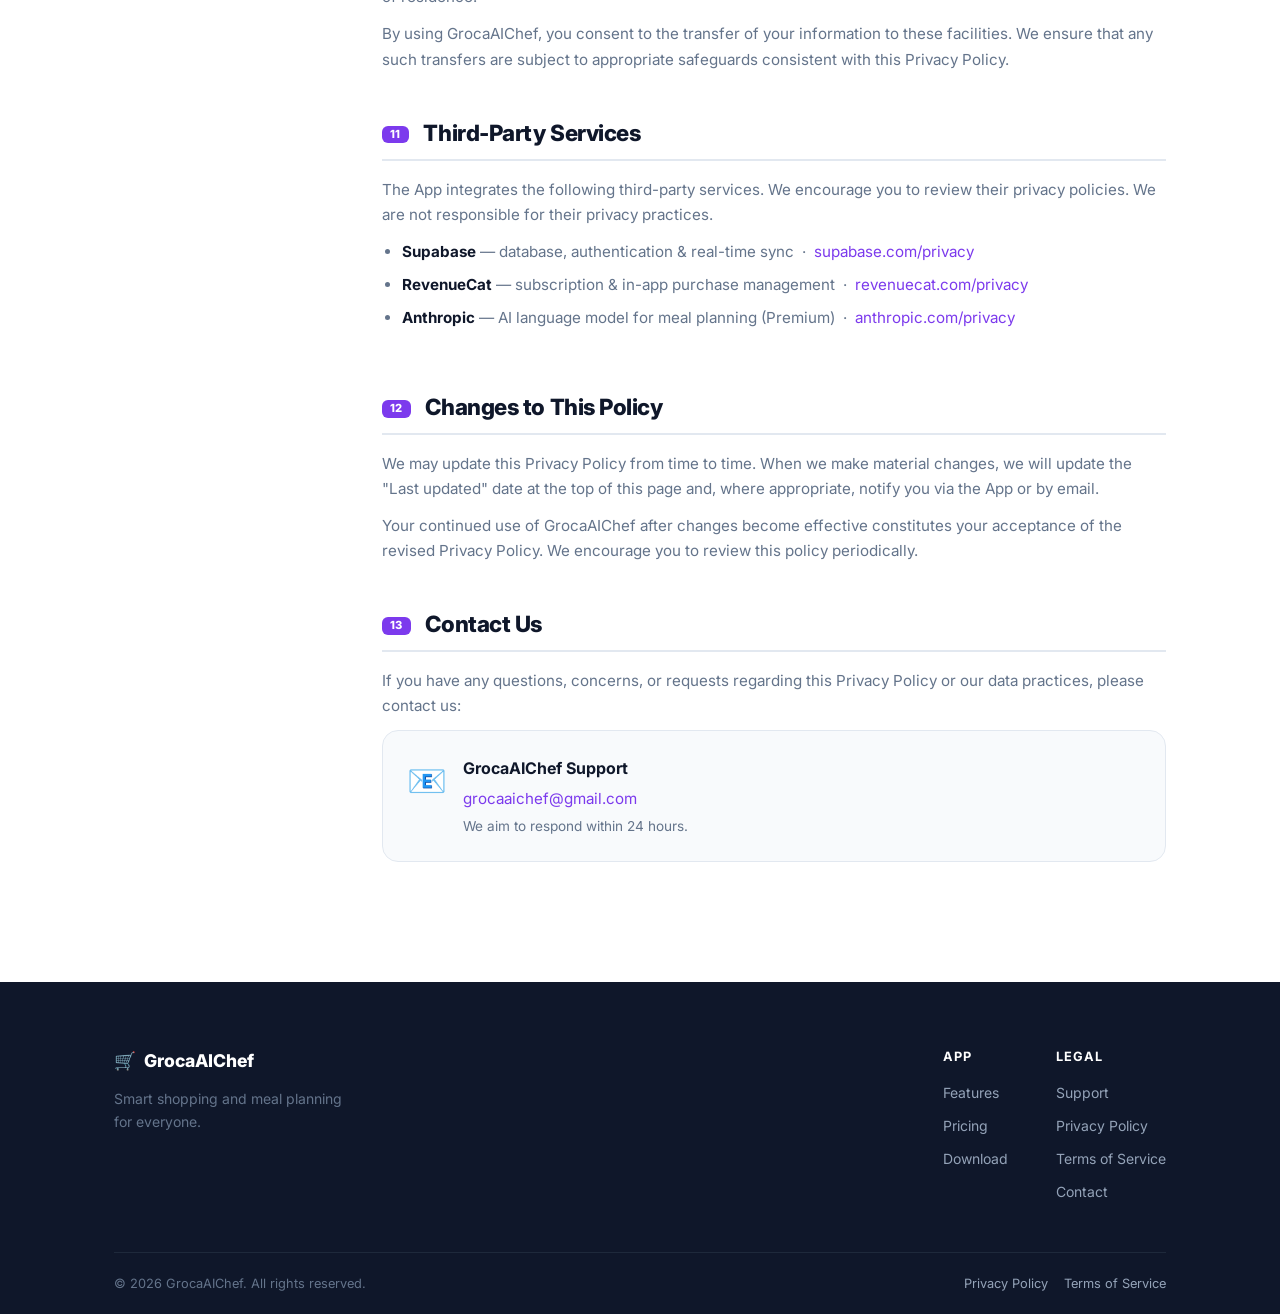
==== commit 60b936dc: "Add files via upload" ====
--- a/policy.html
+++ b/policy.html
@@ -84,7 +84,7 @@
             <h2><span class="policy-num">01</span> Introduction</h2>
             <p>Welcome to GrocaAIChef ("we," "our," or "us"). GrocaAIChef is a smart shopping list and AI-powered meal planning application available on iOS and Android. We are committed to protecting your personal information and your right to privacy.</p>
             <p>This Privacy Policy describes how we collect, use, and share information about you when you use our mobile application ("App"). By using GrocaAIChef, you agree to the collection and use of information in accordance with this policy.</p>
-            <p>For any privacy-related enquiries, contact us at <a href="mailto:admin@grocaaichef.com">admin@grocaaichef.com</a>.</p>
+            <p>For any privacy-related enquiries, contact us at <a href="mailto:grocaaichef@gmail.com">grocaaichef@gmail.com</a>.</p>
           </div>
 
           <div class="policy-section animate-fade" id="data-we-collect">
@@ -198,7 +198,7 @@
               <li><strong>Opt-out of AI features</strong> — the AI meal planning feature is entirely optional; you may use all core shopping list features without engaging with it</li>
               <li><strong>Objection</strong> — contact us to object to any specific data processing activity</li>
             </ul>
-            <p>To exercise any right, contact us at <a href="mailto:admin@grocaaichef.com">admin@grocaaichef.com</a>.</p>
+            <p>To exercise any right, contact us at <a href="mailto:grocaaichef@gmail.com">grocaaichef@gmail.com</a>.</p>
           </div>
 
           <div class="policy-section animate-fade" id="account-deletion">
@@ -210,13 +210,13 @@
               <li>Type <strong>DELETE</strong> to confirm and tap the button</li>
             </ol>
             <p>This action is irreversible. All your lists, items, categories, and account information are permanently removed from our servers. Backup copies may persist for up to 30 days before being fully purged. This meets the requirements of Apple App Store guideline 5.1.1(v).</p>
-            <p>Alternatively, you may contact us at <a href="mailto:admin@grocaaichef.com">admin@grocaaichef.com</a> to request account deletion.</p>
+            <p>Alternatively, you may contact us at <a href="mailto:grocaaichef@gmail.com">grocaaichef@gmail.com</a> to request account deletion.</p>
           </div>
 
           <div class="policy-section animate-fade" id="children">
             <h2><span class="policy-num">09</span> Children's Privacy</h2>
             <p>GrocaAIChef is not directed at children under the age of 13. We do not knowingly collect personal information from children under 13. If we become aware that we have collected personal information from a child under 13, we will take steps to delete it promptly.</p>
-            <p>If you are a parent or guardian and believe your child has provided us with personal data, please contact us at <a href="mailto:admin@grocaaichef.com">admin@grocaaichef.com</a>.</p>
+            <p>If you are a parent or guardian and believe your child has provided us with personal data, please contact us at <a href="mailto:grocaaichef@gmail.com">grocaaichef@gmail.com</a>.</p>
           </div>
 
           <div class="policy-section animate-fade" id="international">
@@ -248,7 +248,7 @@
               <div class="contact-icon">📧</div>
               <div>
                 <strong>GrocaAIChef Support</strong>
-                <a href="mailto:admin@grocaaichef.com">admin@grocaaichef.com</a>
+                <a href="mailto:grocaaichef@gmail.com">grocaaichef@gmail.com</a>
                 <span>We aim to respond within 24 hours.</span>
               </div>
             </div>
@@ -282,7 +282,7 @@
             <a href="index.html#support">Support</a>
             <a href="policy.html">Privacy Policy</a>
             <a href="terms.html">Terms of Service</a>
-            <a href="mailto:admin@grocaaichef.com">Contact</a>
+            <a href="mailto:grocaaichef@gmail.com">Contact</a>
           </div>
         </div>
       </div>
--- a/style.css
+++ b/style.css
@@ -118,7 +118,7 @@
   font-weight: 800; font-size: 1.1rem; color: var(--text);
   text-decoration: none !important; white-space: nowrap;
 }
-.logo-icon { font-size: 1.4rem; }
+.logo-icon { display: flex; align-items: center; }
 
 .nav-links {
   display: flex; gap: 4px; list-style: none; margin-left: auto;
@@ -331,9 +331,9 @@
 /* ── PRICING ───────────────────────────────────────────── */
 .pricing-grid {
   display: grid;
-  grid-template-columns: repeat(auto-fit, minmax(280px, 1fr));
+  grid-template-columns: repeat(auto-fit, minmax(260px, 1fr));
   gap: 24px;
-  max-width: 700px; margin: 0 auto;
+  max-width: 1000px; margin: 0 auto;
 }
 
 .pricing-card {
@@ -363,6 +363,13 @@
 .pricing-price { font-size: 2.8rem; font-weight: 900; color: var(--text); line-height: 1; }
 .pricing-price span { font-size: 1rem; font-weight: 500; color: var(--text-muted); }
 .pricing-desc { font-size: .9rem; }
+.pricing-savings {
+  display: inline-block;
+  background: #DCFCE7; color: #15803D;
+  font-size: .75rem; font-weight: 700;
+  padding: 4px 12px; border-radius: 99px;
+  margin-top: -8px;
+}
 
 .pricing-list { display: flex; flex-direction: column; gap: 8px; flex: 1; }
 .pricing-list li { font-size: .9rem; color: var(--text); display: flex; align-items: center; gap: 8px; }
